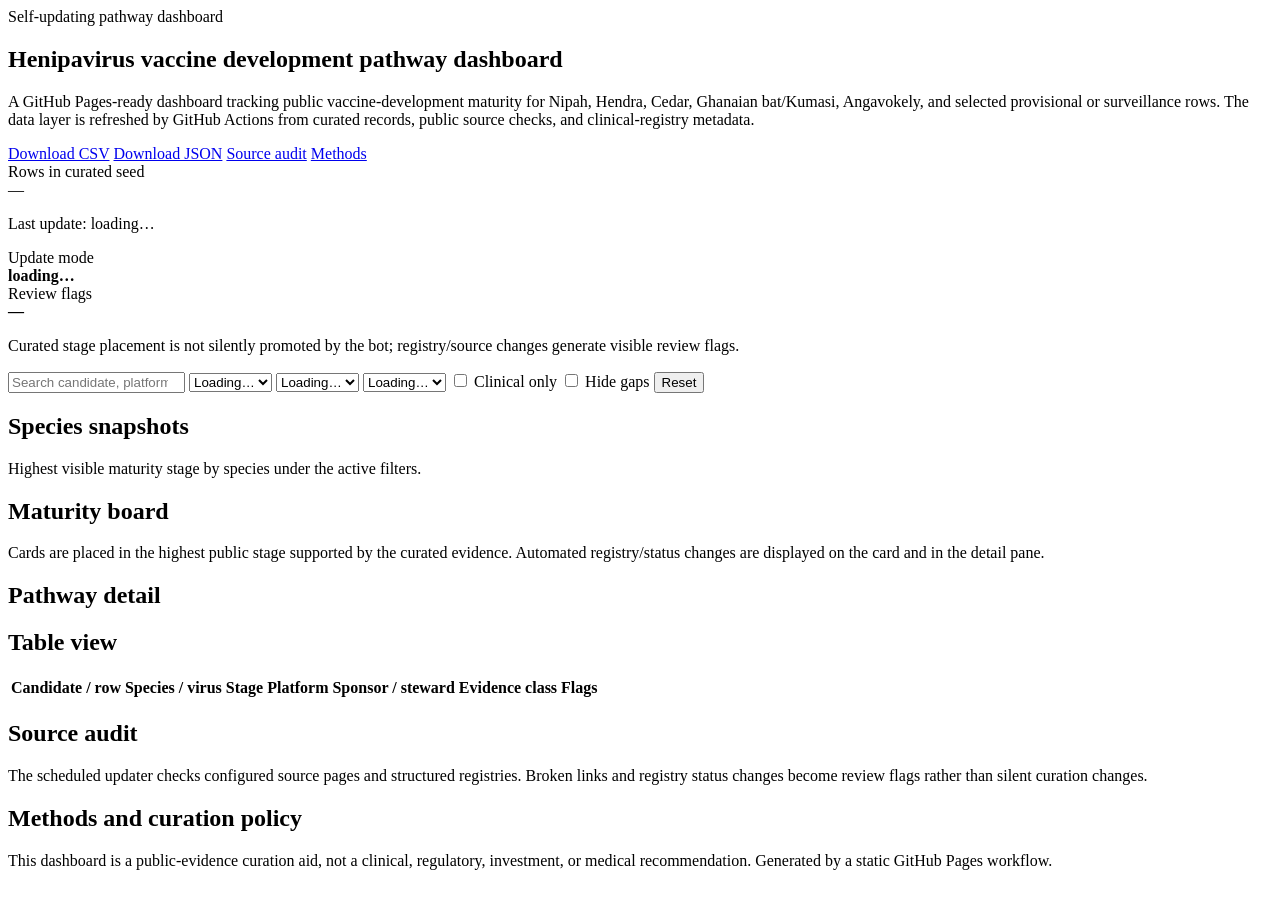
==== docs/index.html @ ed0cb09c "Add files via upload" ====
<!doctype html>
<html lang="en">
<head>
  <meta charset="utf-8" />
  <meta name="viewport" content="width=device-width, initial-scale=1" />
  <title>Henipavirus vaccine development pathway dashboard</title>
  <meta name="description" content="Self-updating static dashboard mapping Henipavirus vaccine development maturity by species, pathway, and candidate." />
  <link rel="stylesheet" href="assets/styles.css" />
</head>
<body>
  <main class="wrap">
    <section class="hero">
      <div class="hero-card">
        <div class="eyebrow">Self-updating pathway dashboard</div>
        <h1>Henipavirus vaccine development pathway dashboard</h1>
        <p>
          A GitHub Pages-ready dashboard tracking public vaccine-development maturity for Nipah, Hendra, Cedar,
          Ghanaian bat/Kumasi, Angavokely, and selected provisional or surveillance rows. The data layer is refreshed
          by GitHub Actions from curated records, public source checks, and clinical-registry metadata.
        </p>
        <div class="actions">
          <a id="csv-link" class="button primary" href="data/henipavirus_development_pipeline_data.csv">Download CSV</a>
          <a id="json-link" class="button" href="data/henipavirus_development_pipeline_data.json">Download JSON</a>
          <a class="button" href="#source-audit">Source audit</a>
          <a class="button" href="#methods">Methods</a>
        </div>
      </div>
      <aside class="hero-card side-note">
        <div>
          <div class="fine">Rows in curated seed</div>
          <div class="big-number" id="record-count">—</div>
          <p class="fine">Last update: <span id="generated-at">loading…</span></p>
        </div>
        <div class="metric">
          <div class="fine">Update mode</div>
          <strong id="update-mode">loading…</strong>
        </div>
        <div class="metric">
          <div class="fine">Review flags</div>
          <strong id="flag-count">—</strong>
        </div>
        <p class="fine">Curated stage placement is not silently promoted by the bot; registry/source changes generate visible review flags.</p>
      </aside>
    </section>

    <section id="stats" class="grid-stats" aria-label="Dashboard metrics"></section>

    <section class="controls" aria-label="Dashboard filters">
      <input id="search" type="search" placeholder="Search candidate, platform, species, sponsor, evidence…" />
      <select id="species-filter" aria-label="Species filter"><option>Loading…</option></select>
      <select id="stage-filter" aria-label="Stage filter"><option>Loading…</option></select>
      <select id="evidence-filter" aria-label="Evidence class filter"><option>Loading…</option></select>
      <label class="check"><input id="clinical-only" type="checkbox" /> Clinical only</label>
      <label class="check"><input id="hide-gaps" type="checkbox" /> Hide gaps</label>
      <button id="reset" type="button">Reset</button>
    </section>

    <section class="panel">
      <h2>Species snapshots</h2>
      <p>Highest visible maturity stage by species under the active filters.</p>
      <div id="species-grid" class="species-grid"></div>
    </section>

    <section class="panel">
      <h2>Maturity board</h2>
      <p>Cards are placed in the highest public stage supported by the curated evidence. Automated registry/status changes are displayed on the card and in the detail pane.</p>
      <div class="board-wrap">
        <div id="board" class="board"></div>
      </div>
    </section>

    <section id="details" class="panel">
      <h2>Pathway detail</h2>
      <div id="detail" class="detail"></div>
    </section>

    <section class="panel">
      <h2>Table view</h2>
      <div class="table-wrap">
        <table>
          <thead>
            <tr>
              <th>Candidate / row</th>
              <th>Species / virus</th>
              <th>Stage</th>
              <th>Platform</th>
              <th>Sponsor / steward</th>
              <th>Evidence class</th>
              <th>Flags</th>
            </tr>
          </thead>
          <tbody id="table-body"></tbody>
        </table>
      </div>
    </section>

    <section id="source-audit" class="panel">
      <h2>Source audit</h2>
      <p>The scheduled updater checks configured source pages and structured registries. Broken links and registry status changes become review flags rather than silent curation changes.</p>
      <div id="audit"></div>
    </section>

    <section id="methods" class="panel">
      <h2>Methods and curation policy</h2>
      <div id="methods"></div>
    </section>

    <footer class="footer">
      This dashboard is a public-evidence curation aid, not a clinical, regulatory, investment, or medical recommendation. Generated by a static GitHub Pages workflow.
    </footer>
  </main>
  <script src="assets/app.js"></script>
</body>
</html>
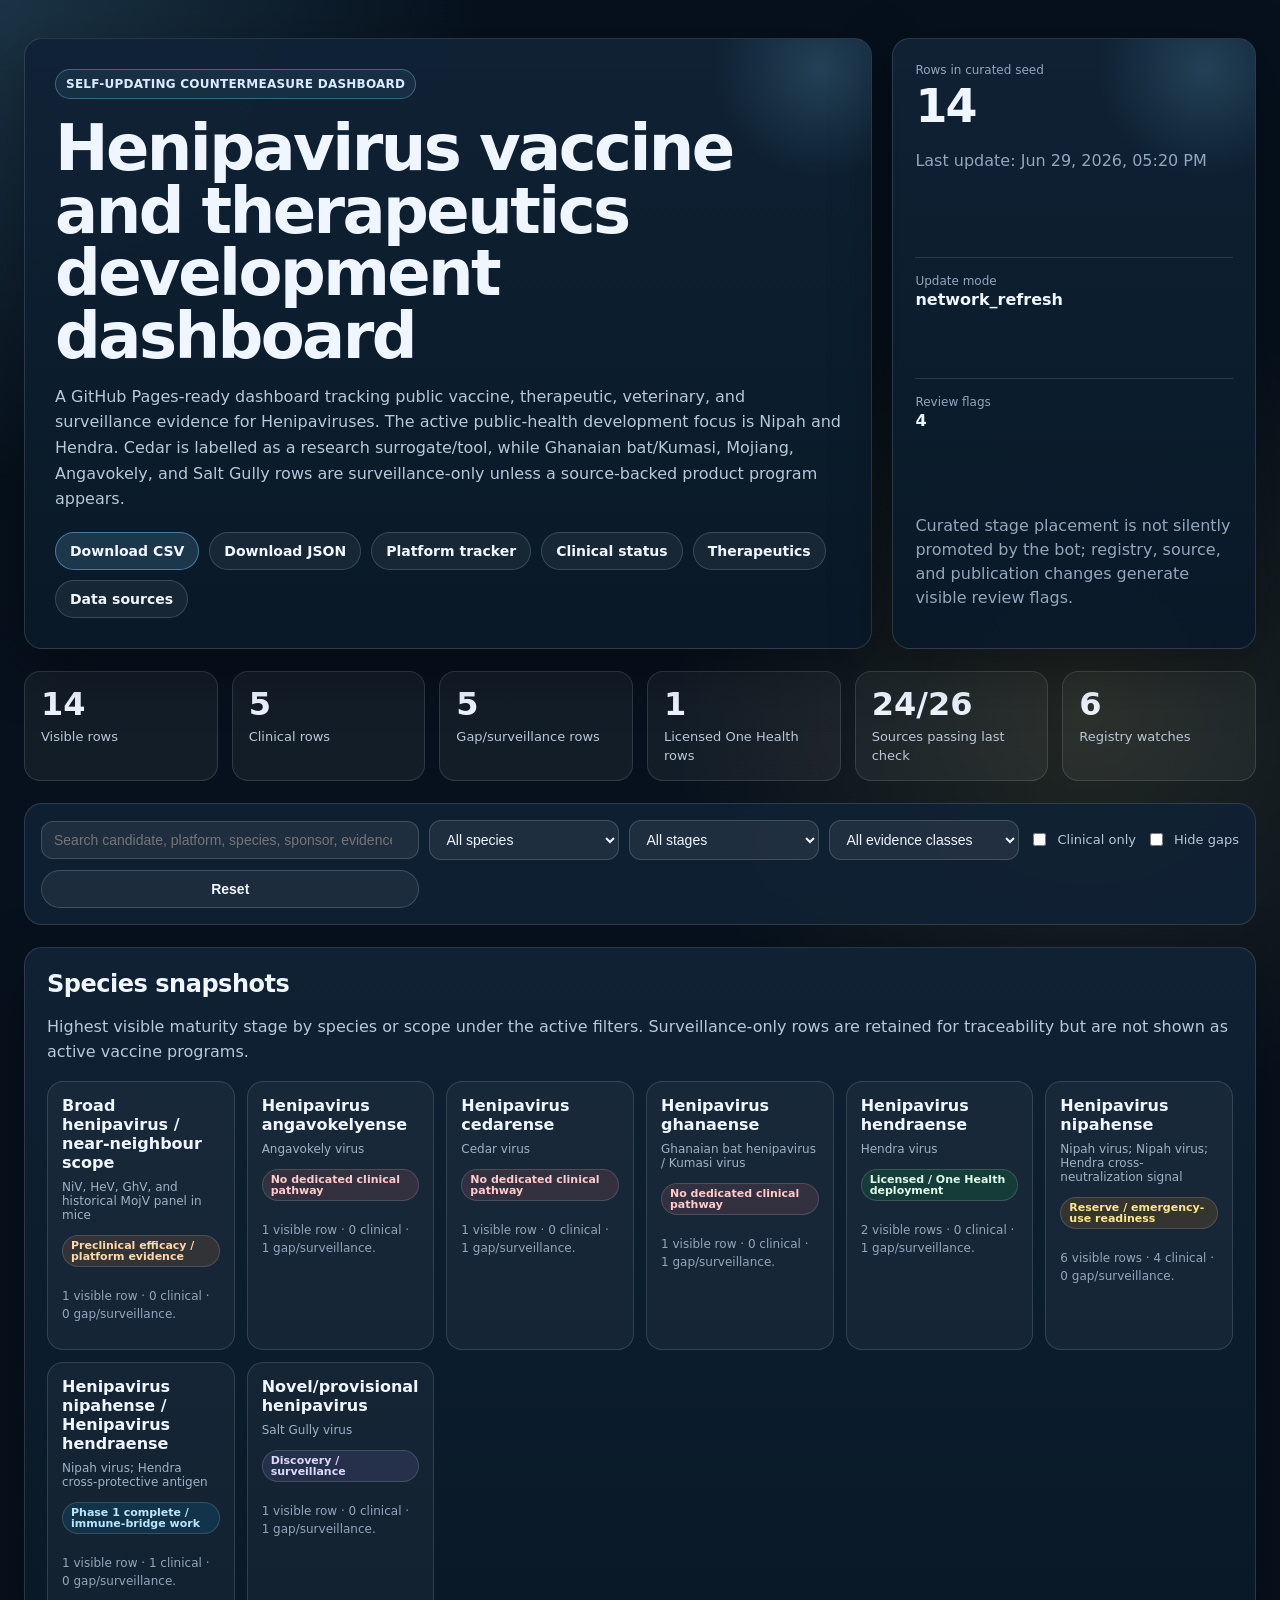
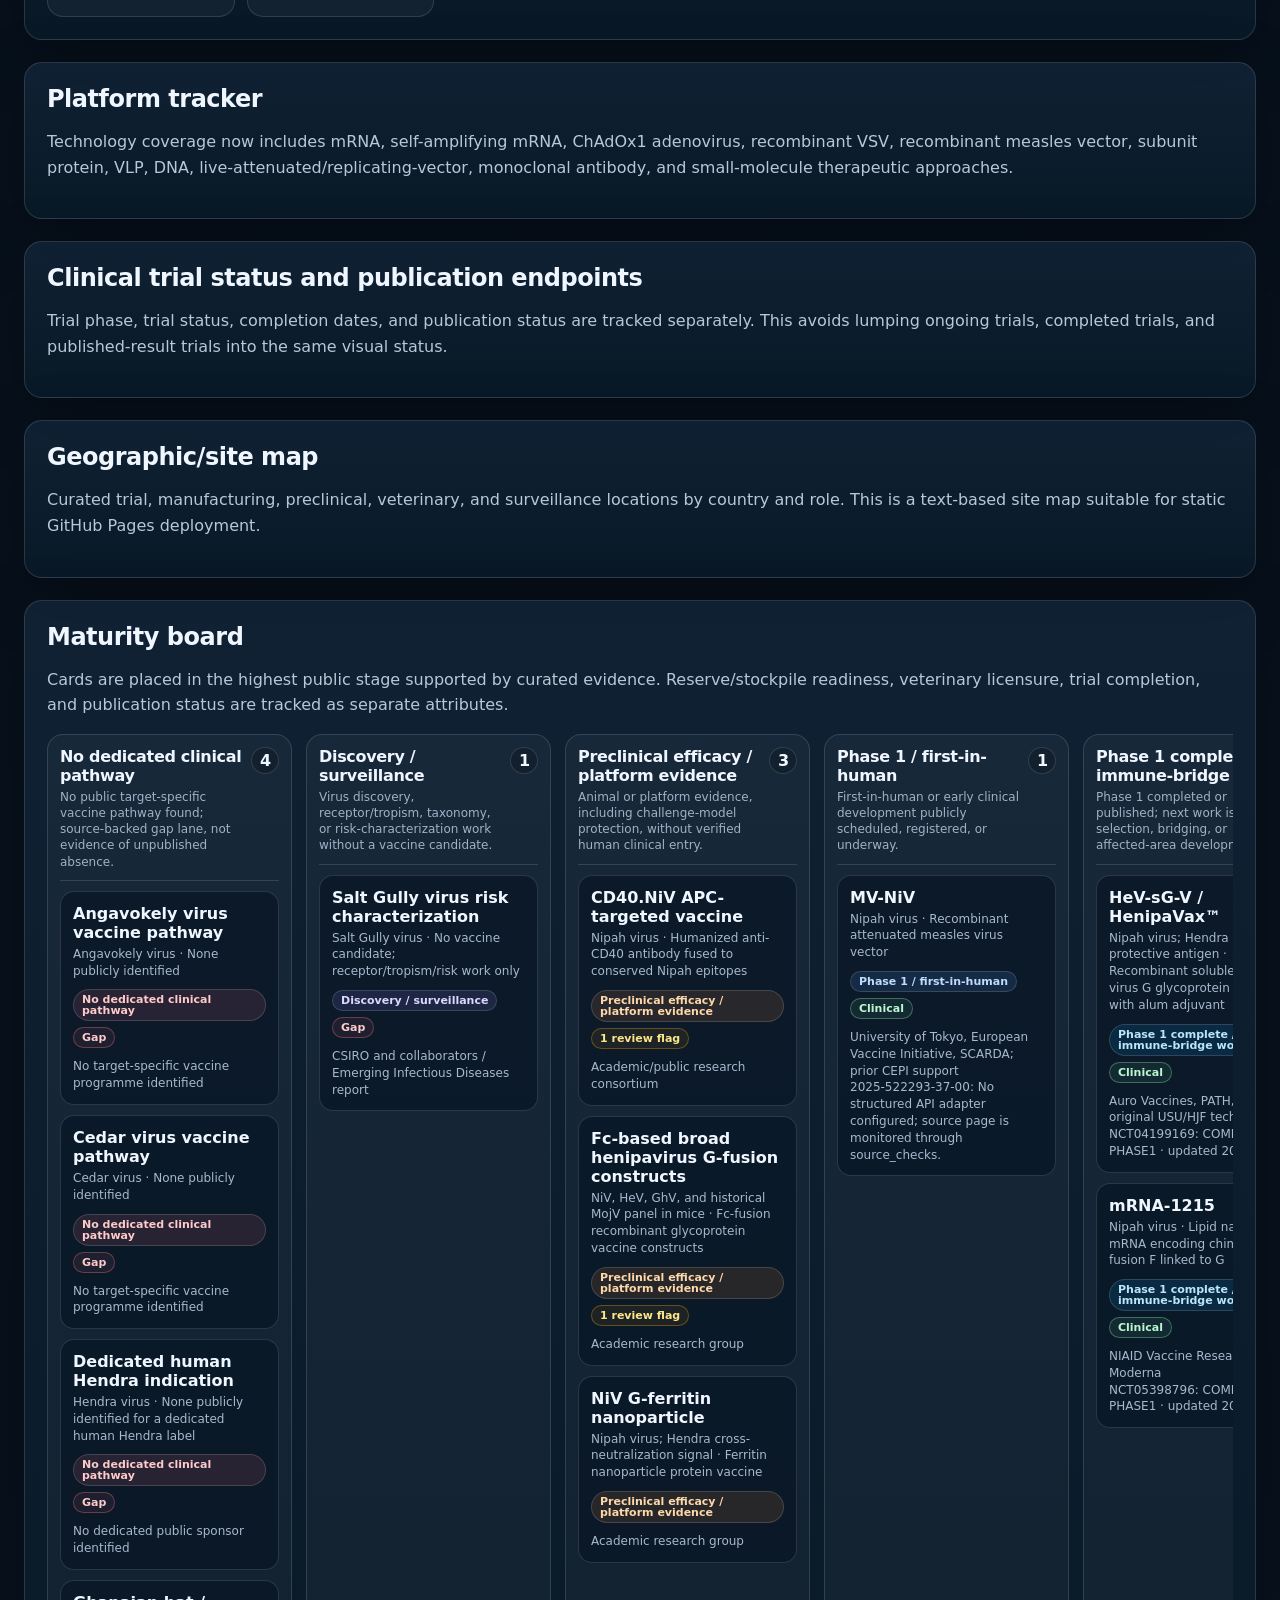
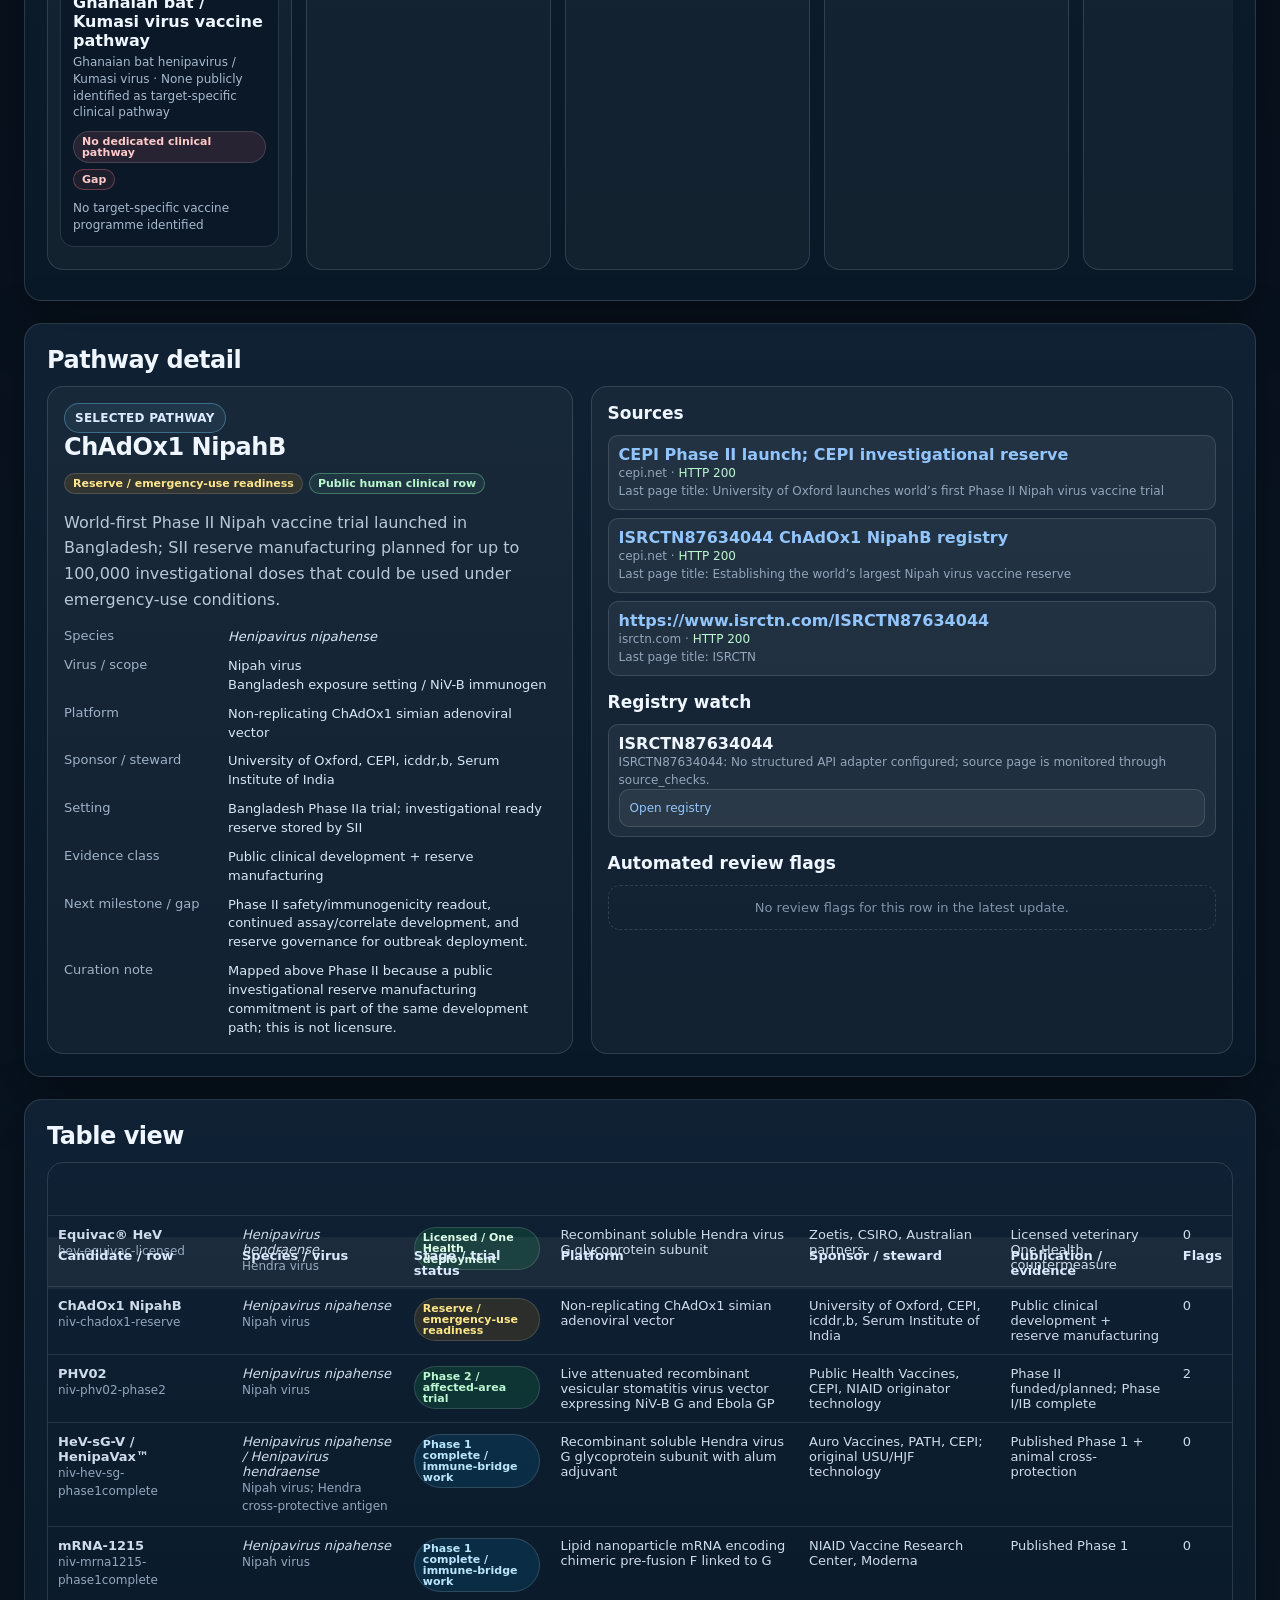
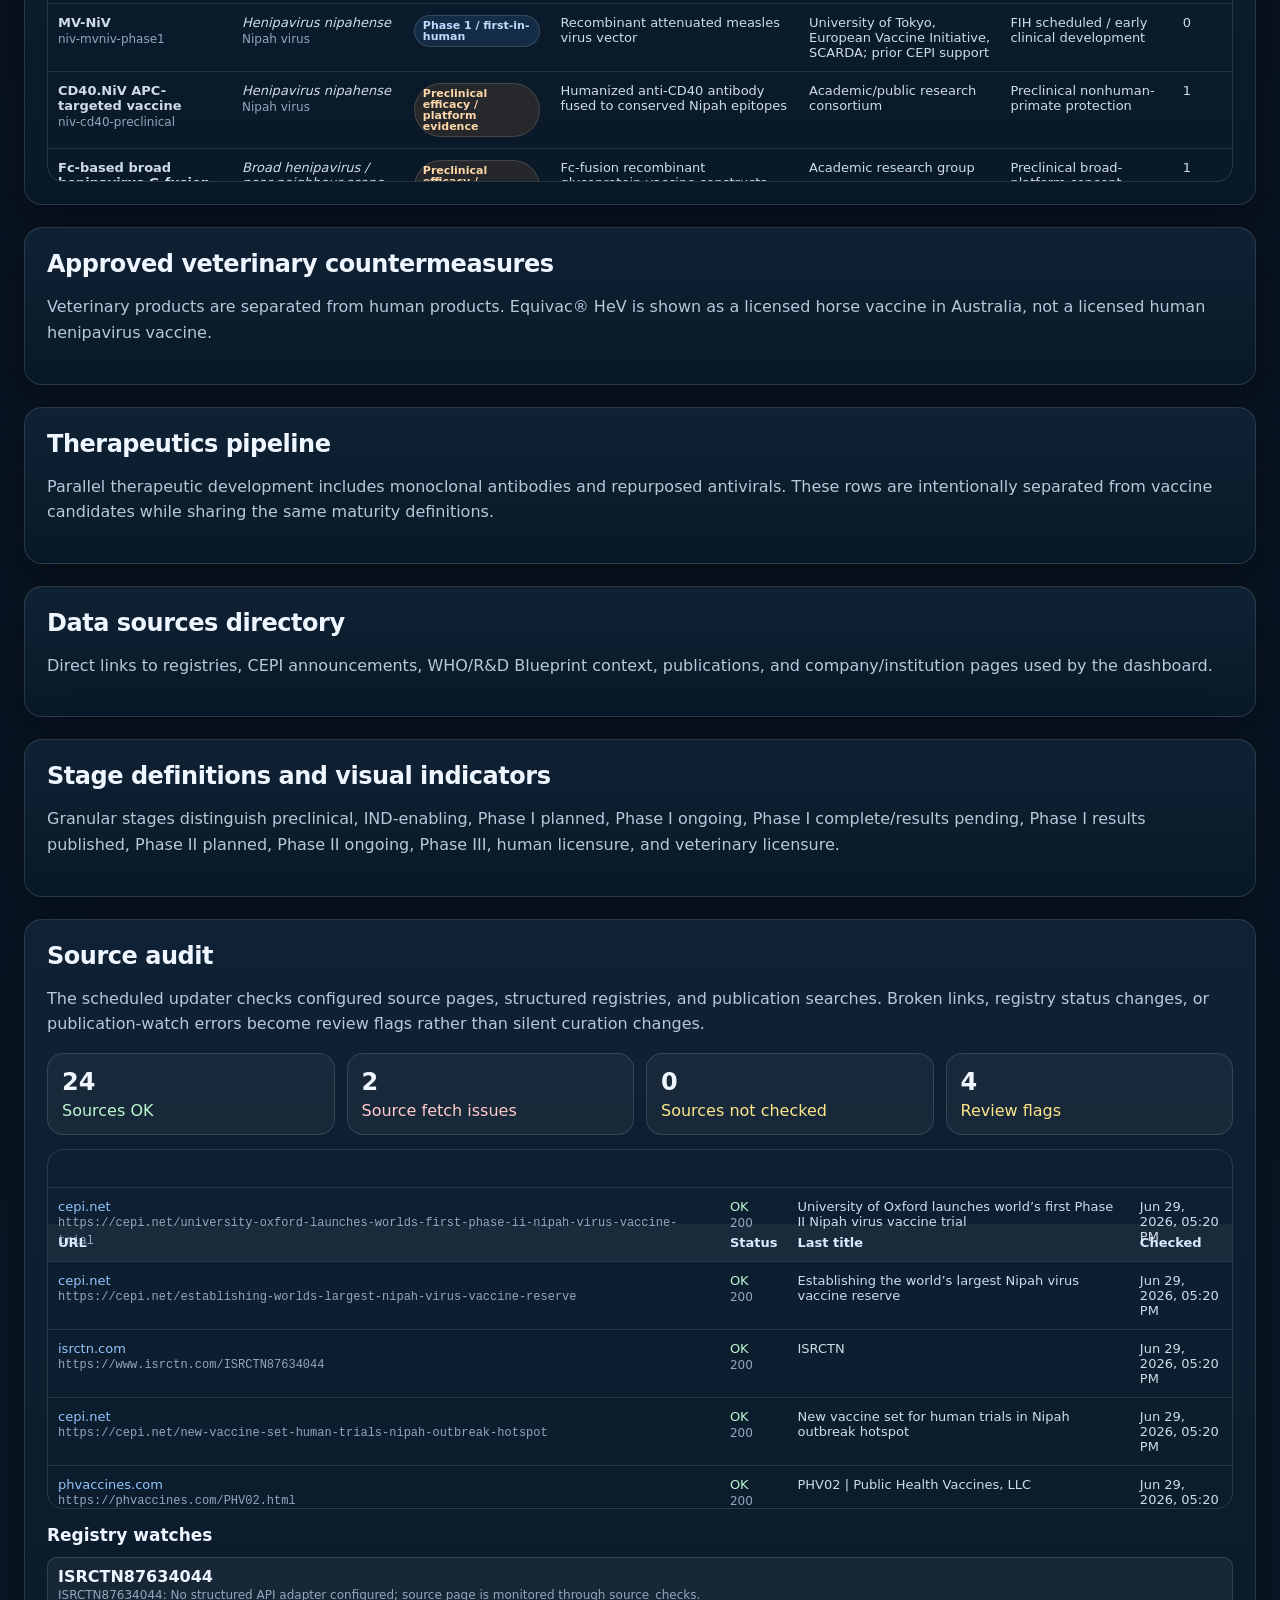
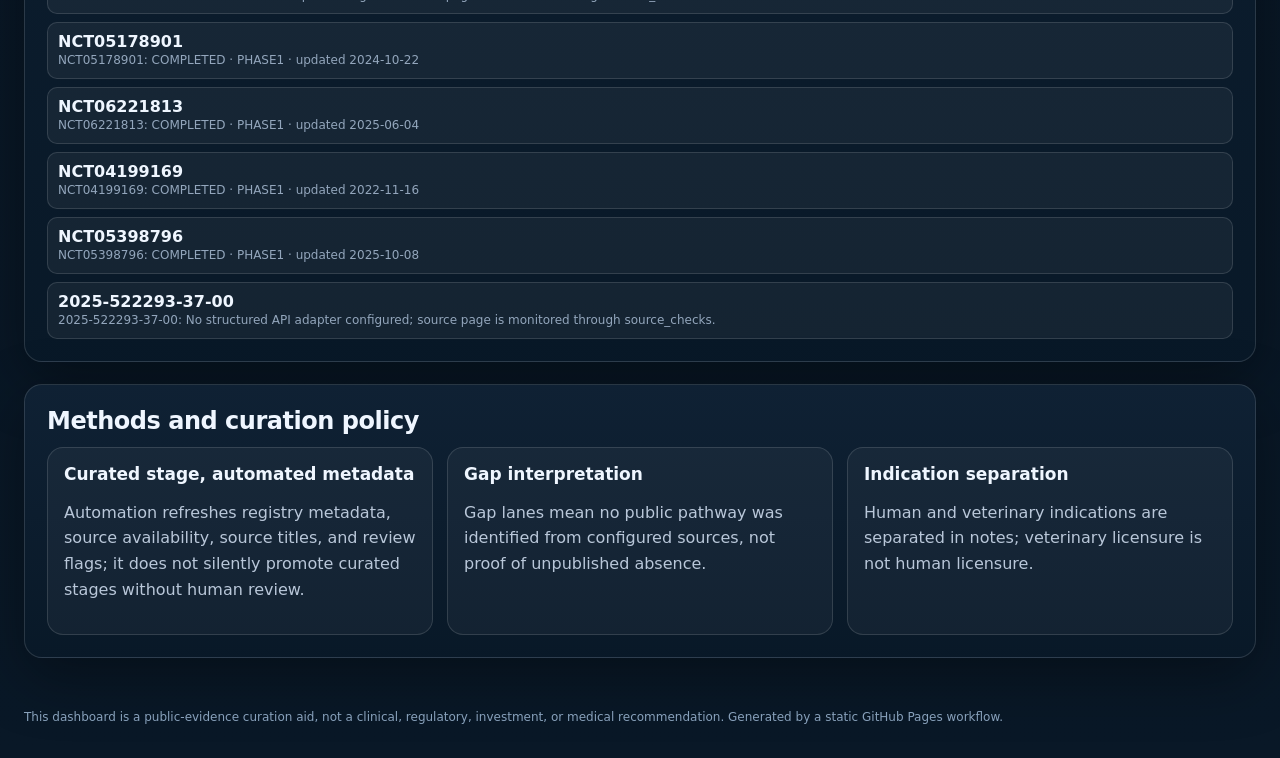
==== commit 5c024ded: "Add files via upload" ====
--- a/docs/index.html
+++ b/docs/index.html
@@ -3,26 +3,29 @@
 <head>
   <meta charset="utf-8" />
   <meta name="viewport" content="width=device-width, initial-scale=1" />
-  <title>Henipavirus vaccine development pathway dashboard</title>
-  <meta name="description" content="Self-updating static dashboard mapping Henipavirus vaccine development maturity by species, pathway, and candidate." />
+  <title>Henipavirus vaccine and therapeutics development dashboard</title>
+  <meta name="description" content="Self-updating dashboard mapping Henipavirus vaccine and therapeutic development maturity, trial status, platforms, geographies, funding, and data sources." />
   <link rel="stylesheet" href="assets/styles.css" />
 </head>
 <body>
   <main class="wrap">
     <section class="hero">
       <div class="hero-card">
-        <div class="eyebrow">Self-updating pathway dashboard</div>
-        <h1>Henipavirus vaccine development pathway dashboard</h1>
+        <div class="eyebrow">Self-updating countermeasure dashboard</div>
+        <h1>Henipavirus vaccine and therapeutics development dashboard</h1>
         <p>
-          A GitHub Pages-ready dashboard tracking public vaccine-development maturity for Nipah, Hendra, Cedar,
-          Ghanaian bat/Kumasi, Angavokely, and selected provisional or surveillance rows. The data layer is refreshed
-          by GitHub Actions from curated records, public source checks, and clinical-registry metadata.
+          A GitHub Pages-ready dashboard tracking public vaccine, therapeutic, veterinary, and surveillance evidence for
+          Henipaviruses. The active public-health development focus is Nipah and Hendra. Cedar is labelled as a research
+          surrogate/tool, while Ghanaian bat/Kumasi, Mojiang, Angavokely, and Salt Gully rows are surveillance-only unless
+          a source-backed product program appears.
         </p>
         <div class="actions">
           <a id="csv-link" class="button primary" href="data/henipavirus_development_pipeline_data.csv">Download CSV</a>
           <a id="json-link" class="button" href="data/henipavirus_development_pipeline_data.json">Download JSON</a>
-          <a class="button" href="#source-audit">Source audit</a>
-          <a class="button" href="#methods">Methods</a>
+          <a class="button" href="#platform-tracker-section">Platform tracker</a>
+          <a class="button" href="#clinical-status-section">Clinical status</a>
+          <a class="button" href="#therapeutics-section">Therapeutics</a>
+          <a class="button" href="#data-sources-section">Data sources</a>
         </div>
       </div>
       <aside class="hero-card side-note">
@@ -39,14 +42,14 @@
           <div class="fine">Review flags</div>
           <strong id="flag-count">—</strong>
         </div>
-        <p class="fine">Curated stage placement is not silently promoted by the bot; registry/source changes generate visible review flags.</p>
+        <p class="fine">Curated stage placement is not silently promoted by the bot; registry, source, and publication changes generate visible review flags.</p>
       </aside>
     </section>
 
     <section id="stats" class="grid-stats" aria-label="Dashboard metrics"></section>
 
     <section class="controls" aria-label="Dashboard filters">
-      <input id="search" type="search" placeholder="Search candidate, platform, species, sponsor, evidence…" />
+      <input id="search" type="search" placeholder="Search candidate, platform, species, sponsor, evidence, country, funding…" />
       <select id="species-filter" aria-label="Species filter"><option>Loading…</option></select>
       <select id="stage-filter" aria-label="Stage filter"><option>Loading…</option></select>
       <select id="evidence-filter" aria-label="Evidence class filter"><option>Loading…</option></select>
@@ -57,13 +60,31 @@
 
     <section class="panel">
       <h2>Species snapshots</h2>
-      <p>Highest visible maturity stage by species under the active filters.</p>
+      <p>Highest visible maturity stage by species or scope under the active filters. Surveillance-only rows are retained for traceability but are not shown as active vaccine programs.</p>
       <div id="species-grid" class="species-grid"></div>
+    </section>
+
+    <section id="platform-tracker-section" class="panel">
+      <h2>Platform tracker</h2>
+      <p>Technology coverage now includes mRNA, self-amplifying mRNA, ChAdOx1 adenovirus, recombinant VSV, recombinant measles vector, subunit protein, VLP, DNA, live-attenuated/replicating-vector, monoclonal antibody, and small-molecule therapeutic approaches.</p>
+      <div id="platform-tracker"></div>
+    </section>
+
+    <section id="clinical-status-section" class="panel">
+      <h2>Clinical trial status and publication endpoints</h2>
+      <p>Trial phase, trial status, completion dates, and publication status are tracked separately. This avoids lumping ongoing trials, completed trials, and published-result trials into the same visual status.</p>
+      <div id="clinical-tracker"></div>
+    </section>
+
+    <section id="geography-section" class="panel">
+      <h2>Geographic/site map</h2>
+      <p>Curated trial, manufacturing, preclinical, veterinary, and surveillance locations by country and role. This is a text-based site map suitable for static GitHub Pages deployment.</p>
+      <div id="geography-grid"></div>
     </section>
 
     <section class="panel">
       <h2>Maturity board</h2>
-      <p>Cards are placed in the highest public stage supported by the curated evidence. Automated registry/status changes are displayed on the card and in the detail pane.</p>
+      <p>Cards are placed in the highest public stage supported by curated evidence. Reserve/stockpile readiness, veterinary licensure, trial completion, and publication status are tracked as separate attributes.</p>
       <div class="board-wrap">
         <div id="board" class="board"></div>
       </div>
@@ -82,10 +103,10 @@
             <tr>
               <th>Candidate / row</th>
               <th>Species / virus</th>
-              <th>Stage</th>
+              <th>Stage / trial status</th>
               <th>Platform</th>
               <th>Sponsor / steward</th>
-              <th>Evidence class</th>
+              <th>Publication / evidence</th>
               <th>Flags</th>
             </tr>
           </thead>
@@ -94,13 +115,37 @@
       </div>
     </section>
 
+    <section id="veterinary-section" class="panel">
+      <h2>Approved veterinary countermeasures</h2>
+      <p>Veterinary products are separated from human products. Equivac® HeV is shown as a licensed horse vaccine in Australia, not a licensed human henipavirus vaccine.</p>
+      <div id="veterinary-grid"></div>
+    </section>
+
+    <section id="therapeutics-section" class="panel">
+      <h2>Therapeutics pipeline</h2>
+      <p>Parallel therapeutic development includes monoclonal antibodies and repurposed antivirals. These rows are intentionally separated from vaccine candidates while sharing the same maturity definitions.</p>
+      <div id="therapeutics-grid"></div>
+    </section>
+
+    <section id="data-sources-section" class="panel">
+      <h2>Data sources directory</h2>
+      <p>Direct links to registries, CEPI announcements, WHO/R&D Blueprint context, publications, and company/institution pages used by the dashboard.</p>
+      <div id="sources-directory"></div>
+    </section>
+
+    <section id="stage-definitions-section" class="panel">
+      <h2>Stage definitions and visual indicators</h2>
+      <p>Granular stages distinguish preclinical, IND-enabling, Phase I planned, Phase I ongoing, Phase I complete/results pending, Phase I results published, Phase II planned, Phase II ongoing, Phase III, human licensure, and veterinary licensure.</p>
+      <div id="stage-definitions"></div>
+    </section>
+
     <section id="source-audit" class="panel">
       <h2>Source audit</h2>
-      <p>The scheduled updater checks configured source pages and structured registries. Broken links and registry status changes become review flags rather than silent curation changes.</p>
+      <p>The scheduled updater checks configured source pages, structured registries, and publication searches. Broken links, registry status changes, or publication-watch errors become review flags rather than silent curation changes.</p>
       <div id="audit"></div>
     </section>
 
-    <section id="methods" class="panel">
+    <section id="methods-section" class="panel">
       <h2>Methods and curation policy</h2>
       <div id="methods"></div>
     </section>
--- a/docs/assets/styles.css
+++ b/docs/assets/styles.css
@@ -0,0 +1,227 @@
+:root {
+  --bg: #07131f;
+  --panel: #0d1b2a;
+  --panel-2: #102235;
+  --ink: #eff6ff;
+  --muted: #b9c7d9;
+  --soft: #d8e5f5;
+  --line: rgba(255,255,255,.13);
+  --accent: #7dd3fc;
+  --accent-2: #fcd34d;
+  --danger: #fb7185;
+  --good: #86efac;
+  --shadow: 0 18px 60px rgba(0,0,0,.35);
+  --radius: 18px;
+}
+* { box-sizing: border-box; }
+html { scroll-behavior: smooth; }
+body {
+  margin: 0;
+  font-family: Inter, ui-sans-serif, system-ui, -apple-system, BlinkMacSystemFont, "Segoe UI", sans-serif;
+  color: var(--ink);
+  background:
+    radial-gradient(circle at top left, rgba(125, 211, 252, .18), transparent 30rem),
+    radial-gradient(circle at 85% 10%, rgba(252, 211, 77, .11), transparent 26rem),
+    linear-gradient(180deg, #06111d 0%, #08111d 38%, #091827 100%);
+  min-height: 100vh;
+}
+a { color: #93c5fd; text-decoration: none; }
+a:hover { text-decoration: underline; }
+.wrap { max-width: 1500px; margin: 0 auto; padding: 24px; }
+.hero {
+  display: grid;
+  grid-template-columns: minmax(0, 1.4fr) minmax(300px, .6fr);
+  gap: 20px;
+  align-items: stretch;
+  margin-top: 14px;
+}
+.hero-card, .panel {
+  background: linear-gradient(180deg, rgba(16,34,53,.94), rgba(9,25,40,.94));
+  border: 1px solid var(--line);
+  box-shadow: var(--shadow);
+  border-radius: var(--radius);
+}
+.hero-card { padding: 30px; position: relative; overflow: hidden; }
+.hero-card::after {
+  content: "";
+  position: absolute;
+  width: 220px; height: 220px;
+  border-radius: 50%;
+  background: radial-gradient(circle, rgba(125,211,252,.18), transparent 70%);
+  top: -80px; right: -60px;
+}
+.eyebrow {
+  display: inline-flex;
+  gap: 8px;
+  align-items: center;
+  padding: 7px 10px;
+  border: 1px solid rgba(125,211,252,.35);
+  border-radius: 999px;
+  color: #dbeafe;
+  background: rgba(125,211,252,.08);
+  font-weight: 700;
+  letter-spacing: .02em;
+  font-size: 12px;
+  text-transform: uppercase;
+}
+h1 { font-size: clamp(32px, 5vw, 64px); line-height: .98; margin: 18px 0 16px; letter-spacing: -.04em; }
+h2 { margin: 0 0 12px; font-size: 24px; letter-spacing: -.02em; }
+h3 { margin: 0 0 8px; font-size: 17px; }
+p { color: var(--muted); line-height: 1.6; }
+.hero p { max-width: 850px; font-size: 16px; }
+.actions { display: flex; flex-wrap: wrap; gap: 10px; margin-top: 20px; }
+.button, button {
+  border: 1px solid rgba(255,255,255,.16);
+  border-radius: 999px;
+  padding: 10px 14px;
+  color: var(--ink);
+  background: rgba(255,255,255,.06);
+  cursor: pointer;
+  font-weight: 700;
+  font-size: 14px;
+}
+.button.primary { background: rgba(125,211,252,.16); border-color: rgba(125,211,252,.45); }
+button:hover, .button:hover { background: rgba(255,255,255,.11); text-decoration: none; }
+.side-note { padding: 22px; display: flex; flex-direction: column; justify-content: space-between; gap: 14px; }
+.side-note .metric { border-top: 1px solid var(--line); padding-top: 14px; }
+.big-number { font-size: 46px; font-weight: 850; letter-spacing: -.04em; }
+.muted { color: var(--muted); }
+.fine { font-size: 12px; color: #93a6bc; line-height: 1.5; }
+.grid-stats {
+  display: grid;
+  grid-template-columns: repeat(6, minmax(130px, 1fr));
+  gap: 14px;
+  margin: 22px 0;
+}
+.stat { padding: 16px; background: rgba(255,255,255,.05); border: 1px solid var(--line); border-radius: 16px; }
+.stat strong { display: block; font-size: 32px; line-height: 1; margin-bottom: 6px; }
+.stat span { color: var(--muted); font-size: 13px; }
+.controls {
+  display: grid;
+  grid-template-columns: 1fr 190px 190px 190px auto auto;
+  gap: 10px;
+  align-items: center;
+  padding: 16px;
+  margin: 22px 0;
+  background: rgba(16,34,53,.9);
+  border: 1px solid var(--line);
+  border-radius: var(--radius);
+  position: sticky;
+  top: 0;
+  z-index: 5;
+  backdrop-filter: blur(14px);
+}
+input, select {
+  width: 100%;
+  background: rgba(255,255,255,.07);
+  color: var(--ink);
+  border: 1px solid rgba(255,255,255,.16);
+  border-radius: 12px;
+  padding: 10px 12px;
+  font-size: 14px;
+  outline: none;
+}
+option { color: #0b1724; }
+label.check { display: flex; align-items: center; gap: 8px; color: var(--muted); white-space: nowrap; font-size: 13px; }
+label.check input { width: auto; }
+.panel { padding: 22px; margin: 22px 0; }
+.species-grid { display: grid; grid-template-columns: repeat(6, minmax(170px, 1fr)); gap: 12px; }
+.species-card {
+  padding: 14px;
+  border-radius: 16px;
+  border: 1px solid var(--line);
+  background: rgba(255,255,255,.045);
+  min-height: 144px;
+}
+.species-card .name { font-weight: 800; margin-bottom: 8px; }
+.species-card .latin { color: #9fb2c7; font-size: 12px; margin-bottom: 12px; }
+.species-card .stage-chip { display: inline-flex; margin-bottom: 8px; }
+.board-wrap { overflow-x: auto; padding-bottom: 8px; }
+.board { display: grid; grid-template-columns: repeat(8, minmax(245px, 1fr)); gap: 14px; min-width: 2020px; }
+.lane {
+  background: rgba(255,255,255,.04);
+  border: 1px solid var(--line);
+  border-radius: 16px;
+  min-height: 350px;
+  padding: 12px;
+}
+.lane-head { display: flex; align-items: flex-start; justify-content: space-between; gap: 8px; border-bottom: 1px solid var(--line); padding-bottom: 10px; margin-bottom: 10px; }
+.lane-title { font-weight: 850; letter-spacing: -.02em; }
+.lane-desc { font-size: 12px; color: #9fb2c7; margin-top: 4px; line-height: 1.35; }
+.count-pill { border: 1px solid var(--line); background: rgba(0,0,0,.18); border-radius: 999px; min-width: 28px; text-align: center; padding: 3px 8px; font-weight: 800; }
+.card {
+  padding: 12px;
+  margin-bottom: 10px;
+  background: rgba(8, 22, 36, .72);
+  border: 1px solid rgba(255,255,255,.13);
+  border-radius: 14px;
+  cursor: pointer;
+  transition: transform .14s ease, border-color .14s ease, background .14s ease;
+}
+.card:hover { transform: translateY(-2px); border-color: rgba(125,211,252,.45); background: rgba(12, 32, 52, .9); }
+.card.active { outline: 2px solid rgba(125,211,252,.65); }
+.card-title { font-weight: 850; margin-bottom: 4px; }
+.card-sub { font-size: 12px; color: #a8b9cd; line-height: 1.4; }
+.chips { display: flex; flex-wrap: wrap; gap: 6px; margin: 10px 0; }
+.chip, .stage-chip {
+  display: inline-flex;
+  align-items: center;
+  padding: 4px 8px;
+  border-radius: 999px;
+  border: 1px solid rgba(255,255,255,.14);
+  background: rgba(255,255,255,.06);
+  color: #e5f2ff;
+  font-size: 11px;
+  font-weight: 800;
+  line-height: 1;
+}
+.chip.gap { color: #fecaca; border-color: rgba(251,113,133,.35); background: rgba(251,113,133,.08); }
+.chip.clinical { color: #bbf7d0; border-color: rgba(134,239,172,.35); background: rgba(134,239,172,.08); }
+.chip.flag { color: #fde68a; border-color: rgba(245,158,11,.35); background: rgba(245,158,11,.08); }
+.stage-gap { color: #fecaca; background: rgba(251,113,133,.12); }
+.stage-surveillance { color: #ddd6fe; background: rgba(167,139,250,.12); }
+.stage-preclinical { color: #fed7aa; background: rgba(251,146,60,.12); }
+.stage-phase1 { color: #bfdbfe; background: rgba(96,165,250,.13); }
+.stage-phase1_complete { color: #bae6fd; background: rgba(14,165,233,.13); }
+.stage-phase2 { color: #bbf7d0; background: rgba(34,197,94,.13); }
+.stage-reserve { color: #fde68a; background: rgba(245,158,11,.13); }
+.stage-licensed { color: #dcfce7; background: rgba(22,163,74,.18); }
+.detail { display: grid; grid-template-columns: minmax(0, .9fr) minmax(0, 1.1fr); gap: 18px; }
+.detail-box { border: 1px solid var(--line); border-radius: 16px; padding: 16px; background: rgba(255,255,255,.04); }
+.kv { display: grid; grid-template-columns: 150px minmax(0, 1fr); gap: 10px 14px; margin-top: 12px; }
+.kv div:nth-child(odd) { color: #9fb2c7; font-size: 13px; }
+.kv div:nth-child(even) { color: var(--soft); font-size: 13px; line-height: 1.45; }
+.source-list { display: flex; flex-direction: column; gap: 8px; margin-top: 12px; }
+.source-list a, .source-list .source-row { display: block; padding: 9px 10px; background: rgba(255,255,255,.05); border: 1px solid var(--line); border-radius: 10px; }
+table { width: 100%; border-collapse: collapse; font-size: 13px; }
+th, td { padding: 11px 10px; border-bottom: 1px solid rgba(255,255,255,.1); vertical-align: top; }
+th { color: #dbeafe; text-align: left; background: rgba(255,255,255,.055); position: sticky; top: 74px; z-index: 2; }
+td { color: #cfdbeb; }
+.table-wrap { max-height: 620px; overflow: auto; border: 1px solid var(--line); border-radius: 16px; }
+.table-wrap table tr:hover td { background: rgba(255,255,255,.04); cursor: pointer; }
+.method-grid { display: grid; grid-template-columns: repeat(3, 1fr); gap: 14px; }
+.method-card { background: rgba(255,255,255,.045); border: 1px solid var(--line); border-radius: 16px; padding: 16px; }
+.audit-grid { display: grid; grid-template-columns: repeat(4, minmax(160px, 1fr)); gap: 12px; }
+.audit-card { border: 1px solid var(--line); border-radius: 16px; padding: 14px; background: rgba(255,255,255,.045); }
+.audit-card strong { display: block; font-size: 24px; margin-bottom: 5px; }
+.footer { color: #88a1bb; font-size: 12px; padding: 30px 0 10px; }
+.empty { color: #7f94aa; font-size: 13px; padding: 14px; text-align: center; border: 1px dashed rgba(255,255,255,.13); border-radius: 12px; }
+.warn { color: #fde68a; }
+.bad { color: #fecaca; }
+.good { color: #bbf7d0; }
+.code { font-family: ui-monospace, SFMono-Regular, Menlo, Consolas, monospace; }
+@media (max-width: 1100px) {
+  .hero { grid-template-columns: 1fr; }
+  .grid-stats { grid-template-columns: repeat(2, minmax(150px,1fr)); }
+  .controls { grid-template-columns: 1fr 1fr; position: static; }
+  .species-grid { grid-template-columns: repeat(2, minmax(160px,1fr)); }
+  .detail { grid-template-columns: 1fr; }
+  .method-grid, .audit-grid { grid-template-columns: 1fr; }
+}
+@media (max-width: 680px) {
+  .wrap { padding: 14px; }
+  .hero-card { padding: 22px; }
+  .controls { grid-template-columns: 1fr; }
+  .grid-stats, .species-grid { grid-template-columns: 1fr; }
+  .kv { grid-template-columns: 1fr; }
+}
